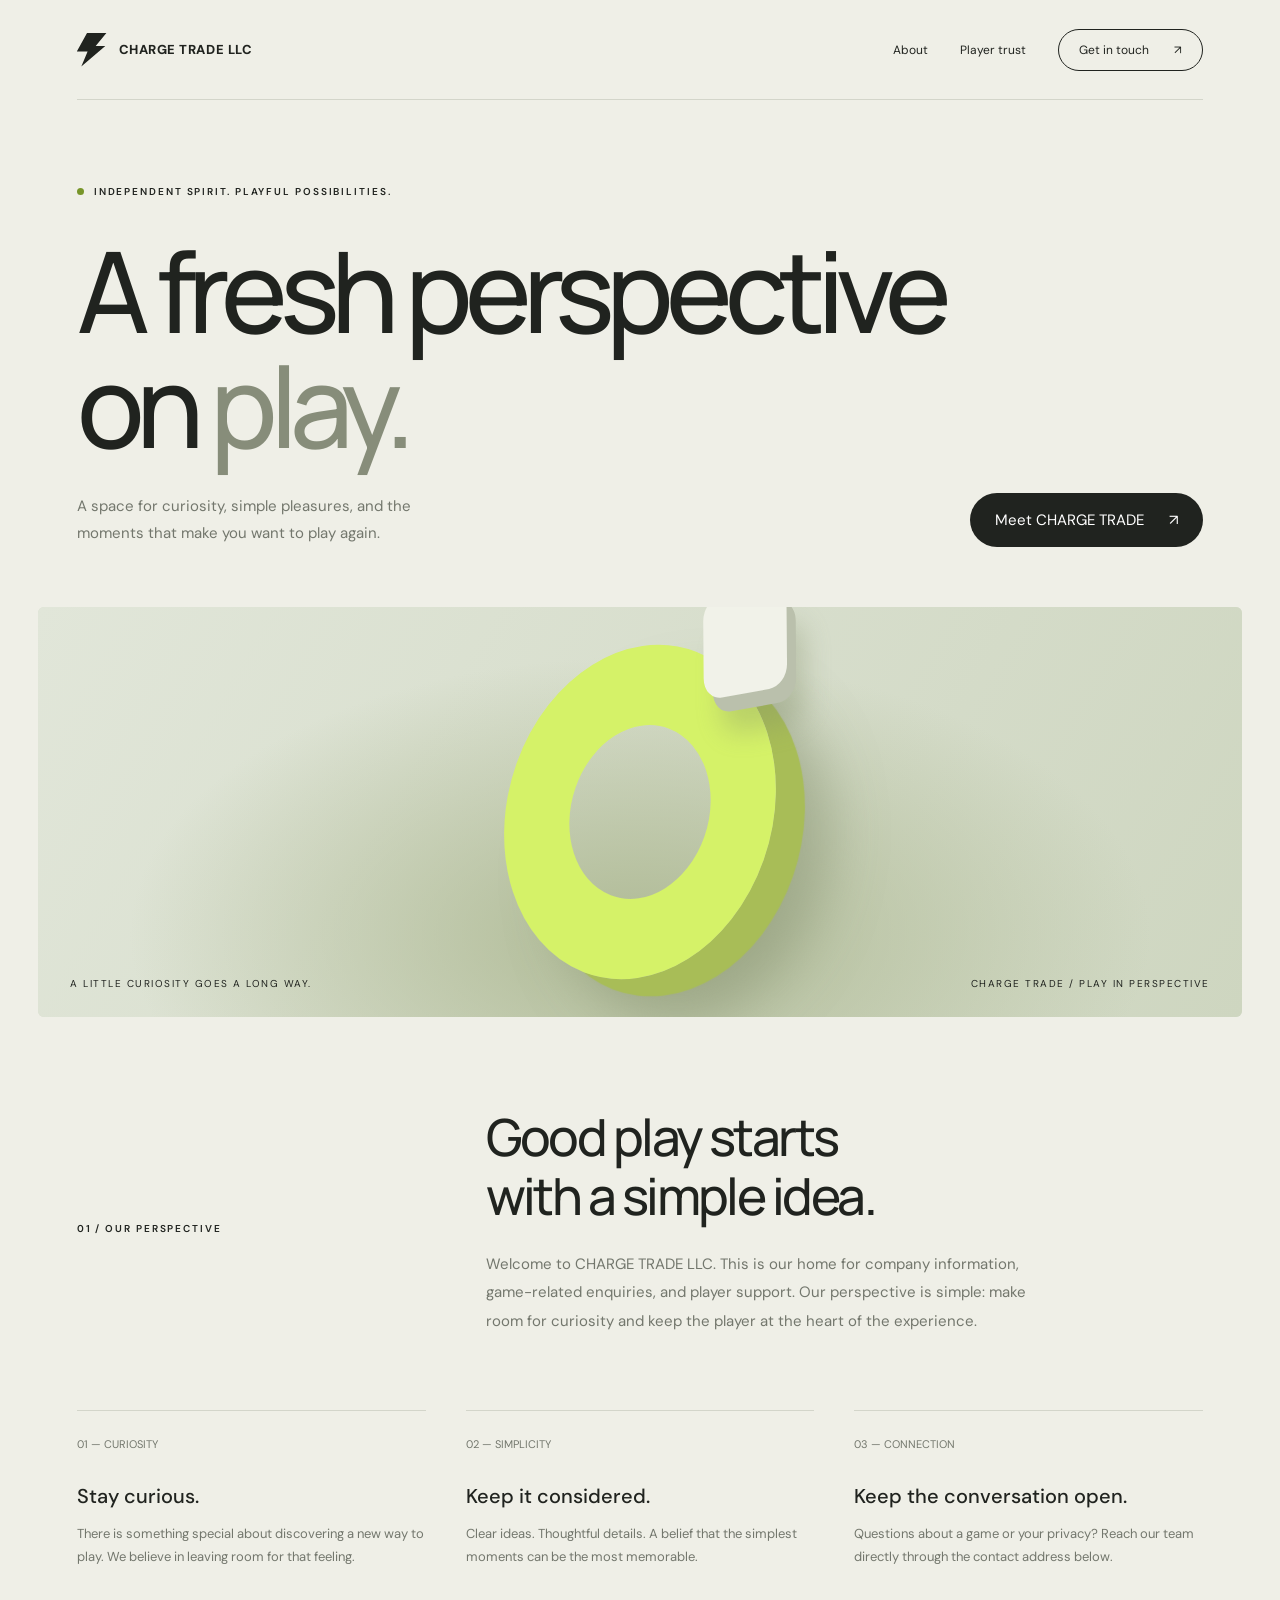
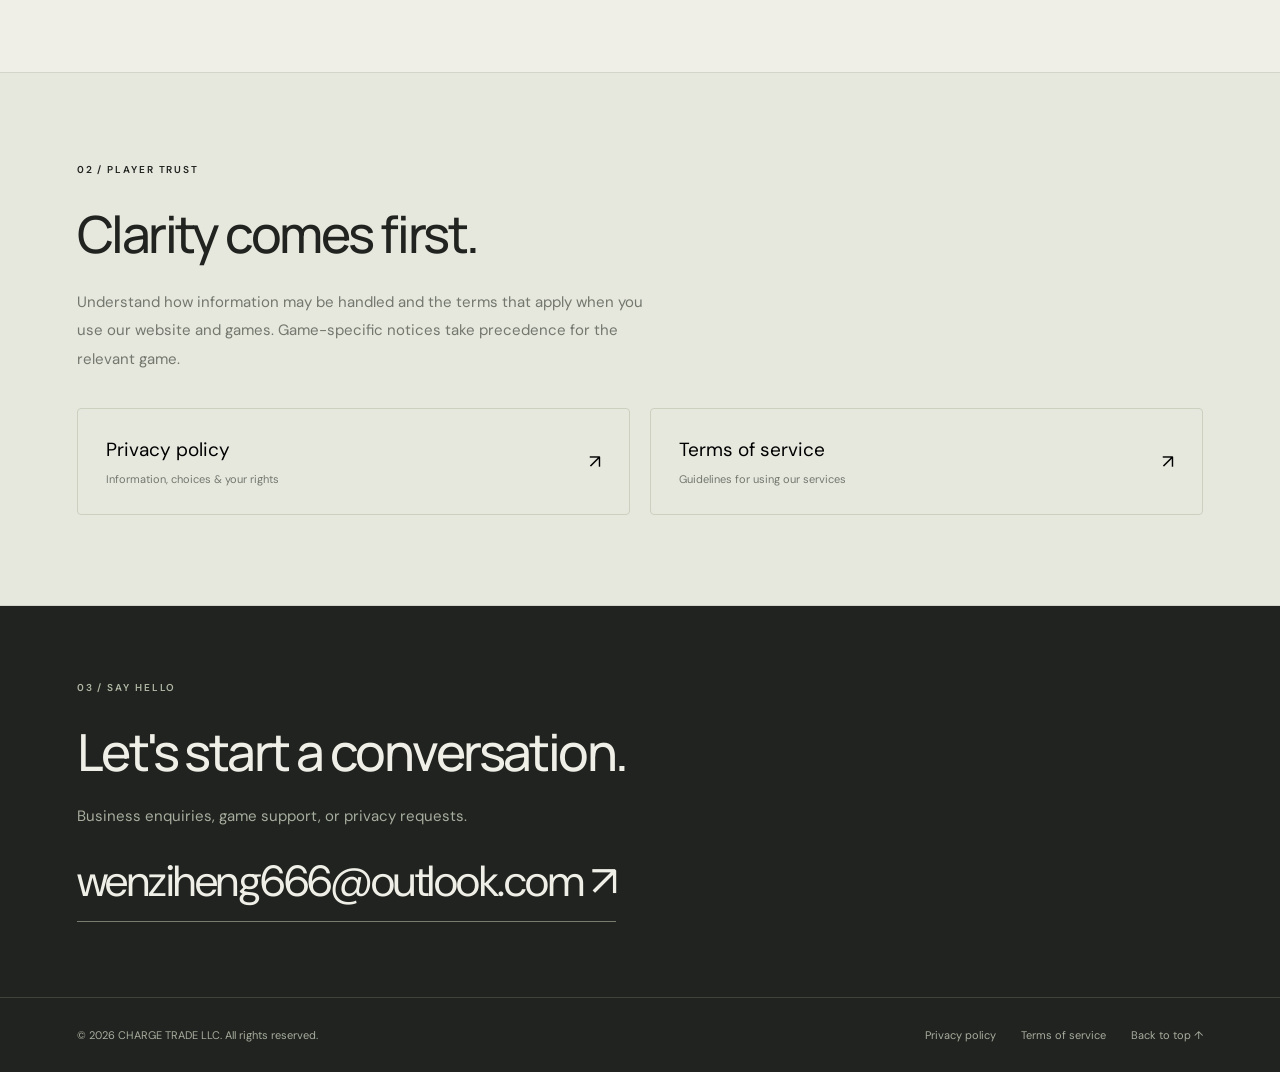
==== index.html @ c02e898d "Build CHARGE TRADE LLC company website" ====
<!DOCTYPE html>
<html lang="en">
<head>
<meta charset="UTF-8"><meta name="viewport" content="width=device-width, initial-scale=1">
<meta name="description" content="CHARGE TRADE LLC — A fresh perspective on play. Company information, player support, privacy policy and terms of service."><meta name="theme-color" content="#efefe7"><title>CHARGE TRADE LLC — A fresh perspective on play.</title>
<style>
@import url('https://fonts.googleapis.com/css2?family=DM+Sans:wght@400;500;600;700&family=Manrope:wght@400;500;600;700;800&display=swap');
:root{--paper:#efefe7;--ink:#20231f;--muted:#73776d;--lime:#d5f268;--line:#d3d5ca}*{box-sizing:border-box}html{scroll-behavior:smooth;scroll-padding-top:100px}body{margin:0;background:var(--paper);color:var(--ink);font:15px 'DM Sans',Arial,sans-serif}a{color:inherit;text-decoration:none}button{font:inherit;cursor:pointer}header{height:100px;display:flex;align-items:center;justify-content:space-between;margin:0 6%;border-bottom:1px solid var(--line)}.brand{display:flex;gap:12px;align-items:center;font-size:13px;letter-spacing:.04em;font-weight:800}.mark{height:34px;width:30px;background:var(--ink);clip-path:polygon(35% 0,100% 0,63% 40%,95% 40%,15% 100%,36% 56%,0 56%)}nav{display:flex;gap:32px;align-items:center;font-size:12px}nav a:hover,footer a:hover{color:#71872b}.pill{border:1px solid var(--ink);border-radius:40px;padding:12px 20px;display:inline-flex;gap:25px;align-items:center}.hero{padding:85px 6% 60px;position:relative;overflow:hidden}.eyebrow{text-transform:uppercase;font-size:10px;letter-spacing:.19em;display:flex;gap:10px;align-items:center;font-weight:600}.dot{width:7px;height:7px;background:#779529;border-radius:50%;display:inline-block}h1{font-family:Manrope,Arial,sans-serif;font-size:clamp(64px,8.8vw,136px);font-weight:500;letter-spacing:-.075em;line-height:1.02;margin:35px 0 30px;position:relative;z-index:1}h1 span{color:#878d7a}.hero-bottom{display:flex;justify-content:space-between;align-items:end;gap:30px}.hero-bottom p{color:var(--muted);max-width:340px;line-height:1.8;margin:0}.solid{background:var(--ink);color:white;border:0;padding:17px 25px}.visual{height:410px;margin:0 3%;border-radius:6px;background:#d9dfcf;overflow:hidden;position:relative;display:flex;align-items:center;justify-content:center}.visual:before{content:'';position:absolute;inset:0;background:radial-gradient(ellipse at 50% 80%,#afba95,transparent 60%),linear-gradient(120deg,#e1e6d9,#ced6c0)}.orbit{width:300px;height:300px;border:72px solid var(--lime);border-radius:50%;transform:rotate(-32deg) skew(-14deg);box-shadow:23px 30px 1px #a8bd57,40px 65px 50px #89957588;position:relative}.orbit:after{content:'';position:absolute;width:92px;height:92px;background:#f1f2e9;right:-125px;top:-56px;border-radius:20px;transform:rotate(20deg);box-shadow:10px 14px 0 #bac0ac,20px 35px 25px #84906a55}.visual-label{position:absolute;bottom:27px;left:32px;font-size:10px;letter-spacing:.15em}.visual-label.right{left:auto;right:32px}.section{padding:90px 6%;border-bottom:1px solid var(--line)}.intro{display:grid;grid-template-columns:1fr 2fr;gap:50px}h2{font-family:Manrope,Arial,sans-serif;font-weight:500;letter-spacing:-.05em;font-size:clamp(32px,4vw,58px);line-height:1.15;margin:0 0 25px}.copy{color:var(--muted);line-height:1.9;max-width:570px}.values{display:grid;grid-template-columns:repeat(3,1fr);gap:40px;margin-top:60px}.value{border-top:1px solid var(--line);padding-top:22px}.num{font-size:11px;color:var(--muted)}h3{font-size:20px;font-weight:500;margin:30px 0 10px}.value p{font-size:13px;line-height:1.8;color:var(--muted)}.policies{background:#e6e8de}.policy-links{display:grid;grid-template-columns:1fr 1fr;gap:20px;margin-top:35px}.policy-link{border:1px solid #cbd0bf;background:transparent;padding:28px;text-align:left;display:flex;justify-content:space-between;align-items:center;font-size:19px;border-radius:4px}.policy-link:hover{background:var(--lime)}.policy-link small{display:block;font-size:11px;color:var(--muted);margin-top:10px}.contact{background:var(--ink);color:var(--paper);padding:75px 6%}.contact .eyebrow{color:#b0b7a4}.contact h2{margin-top:28px}.email{display:inline-block;font-size:clamp(18px,3.4vw,46px);letter-spacing:-.035em;border-bottom:1px solid #777c6f;padding-bottom:12px;margin-top:12px;overflow-wrap:anywhere}footer{background:var(--ink);color:#a7ad9e;display:flex;justify-content:space-between;padding:30px 6%;border-top:1px solid #3f443a;font-size:11px;gap:20px}footer div{display:flex;gap:25px}dialog{width:min(800px,92vw);max-height:85vh;border:0;border-radius:12px;background:var(--paper);color:var(--ink);padding:0;box-shadow:0 30px 100px #0005}dialog::backdrop{background:#151a14aa;backdrop-filter:blur(7px)}.dialog-head{position:sticky;top:0;background:var(--paper);padding:22px 30px;display:flex;justify-content:space-between;align-items:center;border-bottom:1px solid var(--line)}.close{border:1px solid var(--line);background:transparent;border-radius:50%;width:36px;height:36px;font-size:22px}.legal{padding:25px 35px 40px;line-height:1.8;font-size:14px}.legal h2{font-size:36px}.legal h3{font-size:18px;margin-top:28px}.legal a{text-decoration:underline}.legal p,.legal li{color:#626859}.legal .note{padding:15px;background:#e1e6d5;font-size:12px}::selection{background:var(--lime);color:var(--ink)}@media(max-width:700px){header{height:80px}nav{gap:16px}nav .pill{display:none}.hero{padding-top:55px}h1{font-size:66px}.hero-bottom{align-items:start;flex-direction:column}.visual{height:320px;margin:0 4%}.orbit{width:210px;height:210px;border-width:50px}.orbit:after{width:65px;height:65px;right:-90px}.visual-label.right{display:none}.section{padding:60px 6%}.intro{grid-template-columns:1fr;gap:25px}.values{grid-template-columns:1fr;gap:20px;margin-top:30px}.value h3{margin-top:20px}.policy-links{grid-template-columns:1fr}.contact{padding:60px 6%}footer{flex-direction:column}.legal{padding:25px}.brand{font-size:11px}.dialog-head{padding:15px 22px}}
</style>
</head>
<body>
<header><a class="brand" href="#" aria-label="CHARGE TRADE LLC home"><span class="mark"></span>CHARGE TRADE LLC</a><nav aria-label="Main navigation"><a href="#about">About</a><a href="#trust">Player trust</a><a class="pill" href="#contact">Get in touch <span>↗</span></a></nav></header>
<main><section class="hero"><div class="eyebrow"><span class="dot"></span> Independent spirit. Playful possibilities.</div><h1>A fresh perspective<br>on <span>play.</span></h1><div class="hero-bottom"><p>A space for curiosity, simple pleasures, and the moments that make you want to play again.</p><a class="pill solid" href="#about">Meet CHARGE TRADE <span>↗</span></a></div></section>
<div class="visual" role="img" aria-label="Sculptural lime green ring and floating ivory cube"><div class="orbit"></div><span class="visual-label">A LITTLE CURIOSITY GOES A LONG WAY.</span><span class="visual-label right">CHARGE TRADE / PLAY IN PERSPECTIVE</span></div>
<section id="about" class="section"><div class="intro"><div class="eyebrow">01 / Our perspective</div><div><h2>Good play starts<br>with a simple idea.</h2><p class="copy">Welcome to CHARGE TRADE LLC. This is our home for company information, game-related enquiries, and player support. Our perspective is simple: make room for curiosity and keep the player at the heart of the experience.</p></div></div><div class="values"><article class="value"><span class="num">01 — CURIOSITY</span><h3>Stay curious.</h3><p>There is something special about discovering a new way to play. We believe in leaving room for that feeling.</p></article><article class="value"><span class="num">02 — SIMPLICITY</span><h3>Keep it considered.</h3><p>Clear ideas. Thoughtful details. A belief that the simplest moments can be the most memorable.</p></article><article class="value"><span class="num">03 — CONNECTION</span><h3>Keep the conversation open.</h3><p>Questions about a game or your privacy? Reach our team directly through the contact address below.</p></article></div></section>
<section id="trust" class="section policies"><div class="eyebrow">02 / Player trust</div><h2 style="margin-top:28px">Clarity comes first.</h2><p class="copy">Understand how information may be handled and the terms that apply when you use our website and games. Game-specific notices take precedence for the relevant game.</p><div class="policy-links"><button class="policy-link" data-open="privacy"> <span>Privacy policy<small>Information, choices & your rights</small></span><span>↗</span></button><button class="policy-link" data-open="terms"><span>Terms of service<small>Guidelines for using our services</small></span><span>↗</span></button></div></section>
<section id="contact" class="contact"><div class="eyebrow">03 / Say hello</div><h2>Let's start a conversation.</h2><p style="color:#a7ad9e">Business enquiries, game support, or privacy requests.</p><a class="email" href="mailto:wenziheng666@outlook.com">wenziheng666@outlook.com ↗</a></section></main>
<footer><span>© <span id="year">2026</span> CHARGE TRADE LLC. All rights reserved.</span><div><a href="#privacy" data-open="privacy">Privacy policy</a><a href="#terms" data-open="terms">Terms of service</a><a href="#">Back to top ↑</a></div></footer>
<dialog id="privacy" aria-labelledby="privacy-title"><div class="dialog-head"><span class="eyebrow">CHARGE TRADE LLC / Legal</span><button class="close" aria-label="Close privacy policy">×</button></div><article class="legal"><h2 id="privacy-title">Privacy policy</h2><p>Last updated: November 9, 2026</p><p>This policy describes the information practices for the CHARGE TRADE LLC website and the general framework for our games. Contact: <a href="mailto:wenziheng666@outlook.com">wenziheng666@outlook.com</a>.</p><h3>1. Scope and game-specific notices</h3><p>Individual games may use different features, platforms, and service providers. The privacy notice supplied with a particular game describes its actual data collection and takes precedence for that game. This website does not ask you to create an account and contains no advertising or analytics SDK.</p><h3>2. Information you provide</h3><p>If you contact us by email, we receive your email address, message, and any information or attachments you choose to send. Please avoid sending passwords, payment credentials, or unnecessary sensitive information. We use this information to answer enquiries, provide support, and handle privacy requests.</p><h3>3. Technical information and local storage</h3><p>The hosting provider may process technical request information, such as IP addresses, browser details, and access timestamps, to deliver and secure the website. This website loads fonts from Google Fonts; your browser connects to Google to retrieve them. See <a href="https://policies.google.com/privacy" target="_blank" rel="noopener noreferrer">Google’s privacy policy</a>. This page does not set its own cookies or use browser storage.</p><h3>4. Game data, advertising, and purchases</h3><p>Where a game uses saved progress, device identifiers, diagnostics, analytics, advertising, or in-app purchases, the applicable game notice should identify the information collected, its purpose, relevant providers, retention, and available choices. Purchases may be processed by your app store under its own terms. This general policy does not imply that every game uses these features. Review the notice and permissions in the game you use.</p><h3>5. Sharing and processing</h3><p>Information may be handled by providers needed to operate the website and respond to support requests, or disclosed where required by applicable law or to protect users and the service. We do not sell the contents of support emails. Service providers may process information in countries different from your own.</p><h3>6. Retention and security</h3><p>We retain support correspondence only for as long as needed to address the request, maintain necessary records, and meet applicable obligations. Reasonable safeguards help protect information, but no internet service can guarantee absolute security.</p><h3>7. Your choices and requests</h3><p>Depending on your location and applicable law, you may have rights to access, correct, delete, restrict, or object to processing of your information, obtain a copy, or withdraw consent where processing relies on consent. Email us with the subject “Privacy Request” and identify the relevant game or interaction. We may request proportionate information to verify your request. You may also contact your local data protection authority.</p><h3>8. Children</h3><p>Do not send children's personal information through this website. Age suitability and any parental consent requirements are specified by each game's store listing and privacy notice. A parent or guardian who believes a child has sent us personal information may contact us to request review and deletion where appropriate.</p><h3>9. Changes and contact</h3><p>Updates will appear on this page with a revised date. Material changes affecting a game should also be communicated through that game where appropriate. For questions, contact CHARGE TRADE LLC at <a href="mailto:wenziheng666@outlook.com">wenziheng666@outlook.com</a>.</p></article></dialog>
<dialog id="terms" aria-labelledby="terms-title"><div class="dialog-head"><span class="eyebrow">CHARGE TRADE LLC / Legal</span><button class="close" aria-label="Close terms of service">×</button></div><article class="legal"><h2 id="terms-title">Terms of service</h2><p>Last updated: November 9, 2026</p><p>These terms govern your use of the CHARGE TRADE LLC website and, where expressly incorporated, our games. Game-specific terms and applicable app-store rules may also apply. If you do not agree, please discontinue use.</p><h3>1. Eligibility and use</h3><p>You must meet the age requirements of the relevant game and your jurisdiction. If parental or guardian permission is required, obtain it before playing. Use our services lawfully and respect other players.</p><h3>2. Limited permission</h3><p>Subject to these terms, you may access the website and use our games for personal, non-commercial entertainment. This does not transfer ownership of software, artwork, branding, or other protected materials.</p><h3>3. Fair play</h3><p>Do not cheat, exploit vulnerabilities, interfere with service operation, distribute malicious software, harass others, infringe intellectual property, or access systems without permission. Reverse engineering is restricted only to the extent permitted by applicable law.</p><h3>4. Purchases and virtual items</h3><p>If a game offers purchases, pricing and conditions are shown before payment. Virtual items are licensed for use within the applicable game and have no cash value unless expressly stated. Payments, cancellations, and refund requests are subject to the relevant store's policies and mandatory consumer rights.</p><h3>5. Availability and changes</h3><p>Features may change, and services may be temporarily unavailable. We may restrict access for misuse or discontinue a service subject to applicable law, required notice, and any rights associated with paid content.</p><h3>6. Intellectual property</h3><p>Our name, website design, and original game content are protected by applicable intellectual property laws. Third-party materials remain the property of their respective owners. Do not reproduce or redistribute protected material without permission or another lawful basis.</p><h3>7. Privacy and external services</h3><p>Our privacy policy explains website information handling. Review each game's privacy notice for game-specific practices. External platforms and linked services operate under their own policies.</p><h3>8. Disclaimers and responsibility</h3><p>Services are provided on an “as available” basis to the extent permitted by law. We do not guarantee uninterrupted or error-free operation. Nothing in these terms excludes liability or limits warranties, remedies, or consumer rights that cannot lawfully be excluded or limited.</p><h3>9. Updates and questions</h3><p>We may revise these terms and update the date above. Material changes will be communicated where required. Applicable mandatory local law remains effective. For support or questions, email <a href="mailto:wenziheng666@outlook.com">wenziheng666@outlook.com</a>.</p></article></dialog>
<script>
let previousFocus;function openPolicy(id){const el=document.getElementById(id);if(el instanceof HTMLDialogElement){previousFocus=document.activeElement;if(!el.open)el.showModal();el.scrollTop=0;}}document.querySelectorAll('[data-open]').forEach(el=>el.addEventListener('click',e=>{e.preventDefault();history.replaceState(null,'','#'+el.dataset.open);openPolicy(el.dataset.open);}));document.querySelectorAll('dialog').forEach(el=>{el.querySelector('.close').addEventListener('click',()=>el.close());el.addEventListener('click',e=>{if(e.target===el){const r=el.getBoundingClientRect();if(e.clientX<r.left||e.clientX>r.right||e.clientY<r.top||e.clientY>r.bottom)el.close();}});el.addEventListener('close',()=>{history.replaceState(null,'',location.pathname+location.search);previousFocus?.focus();});});if(['#privacy','#terms'].includes(location.hash))openPolicy(location.hash.slice(1));document.getElementById('year').textContent=new Date().getFullYear();
</script></body></html>
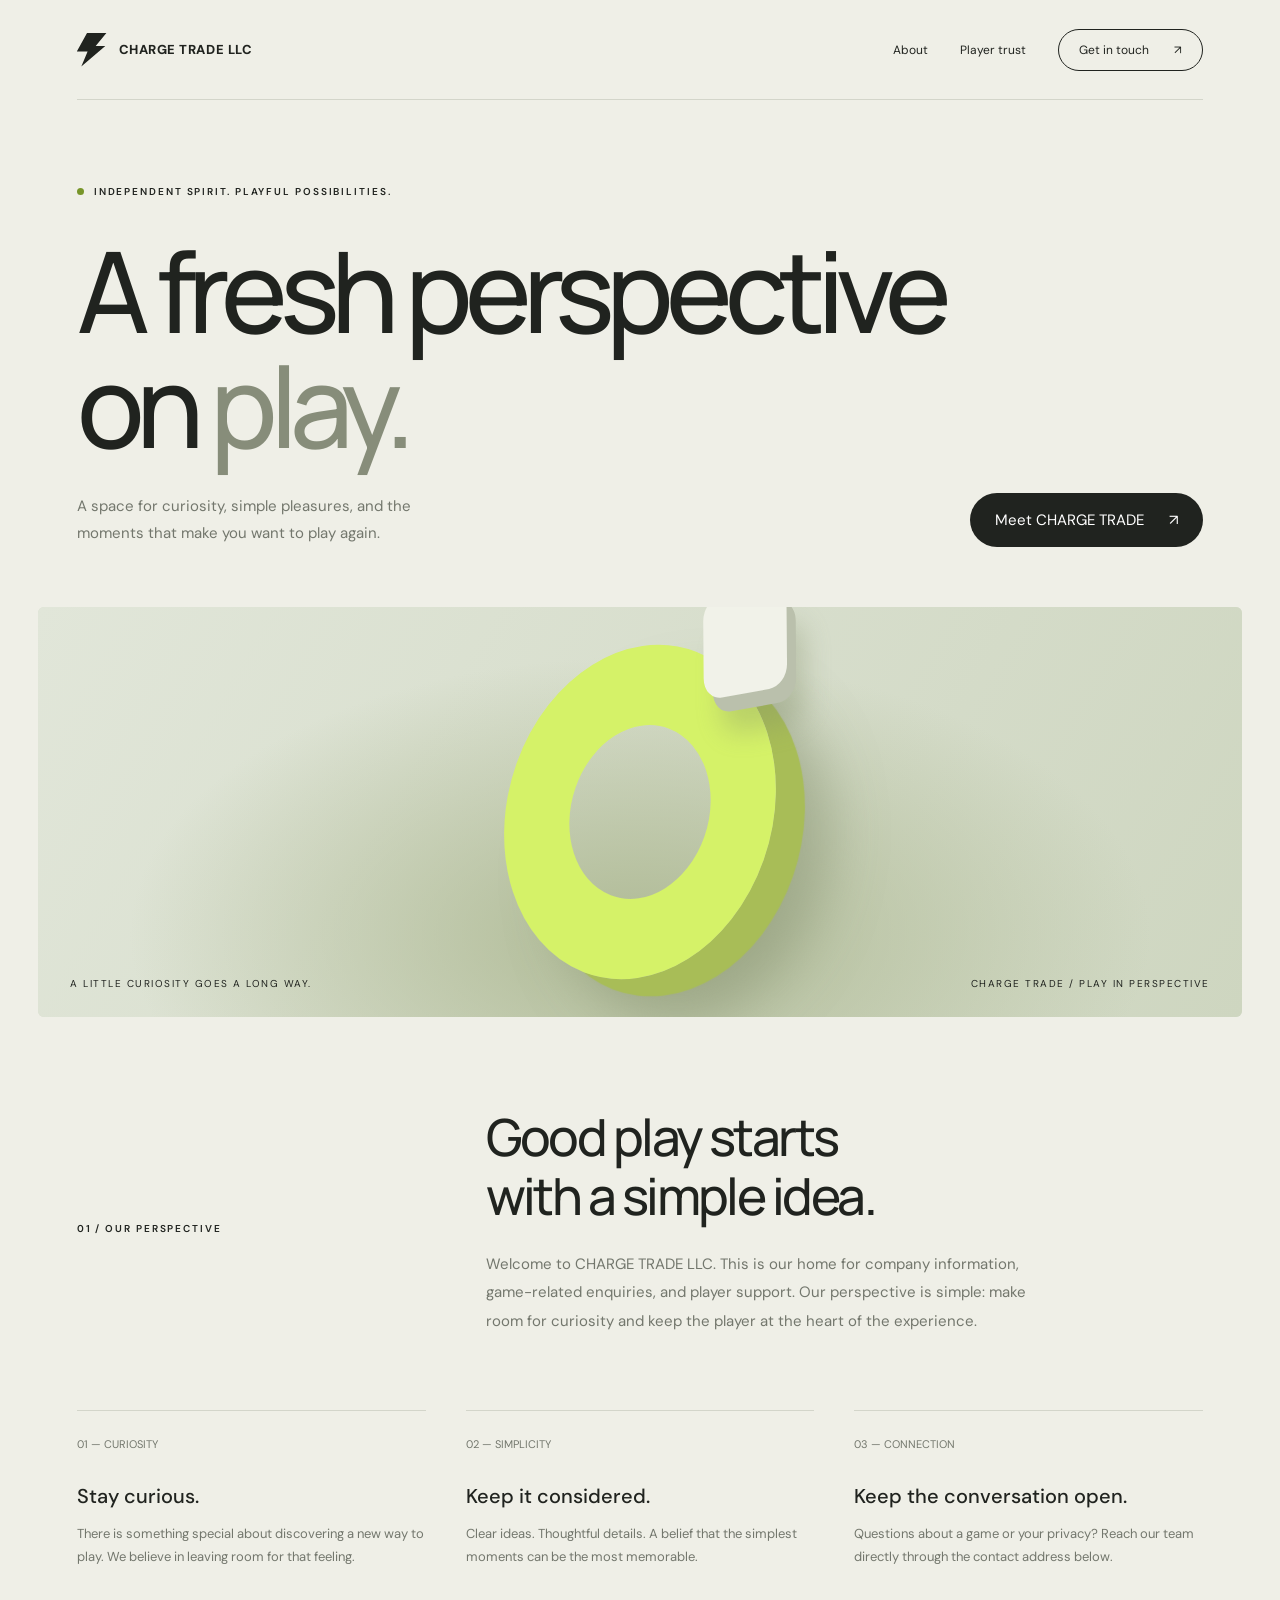
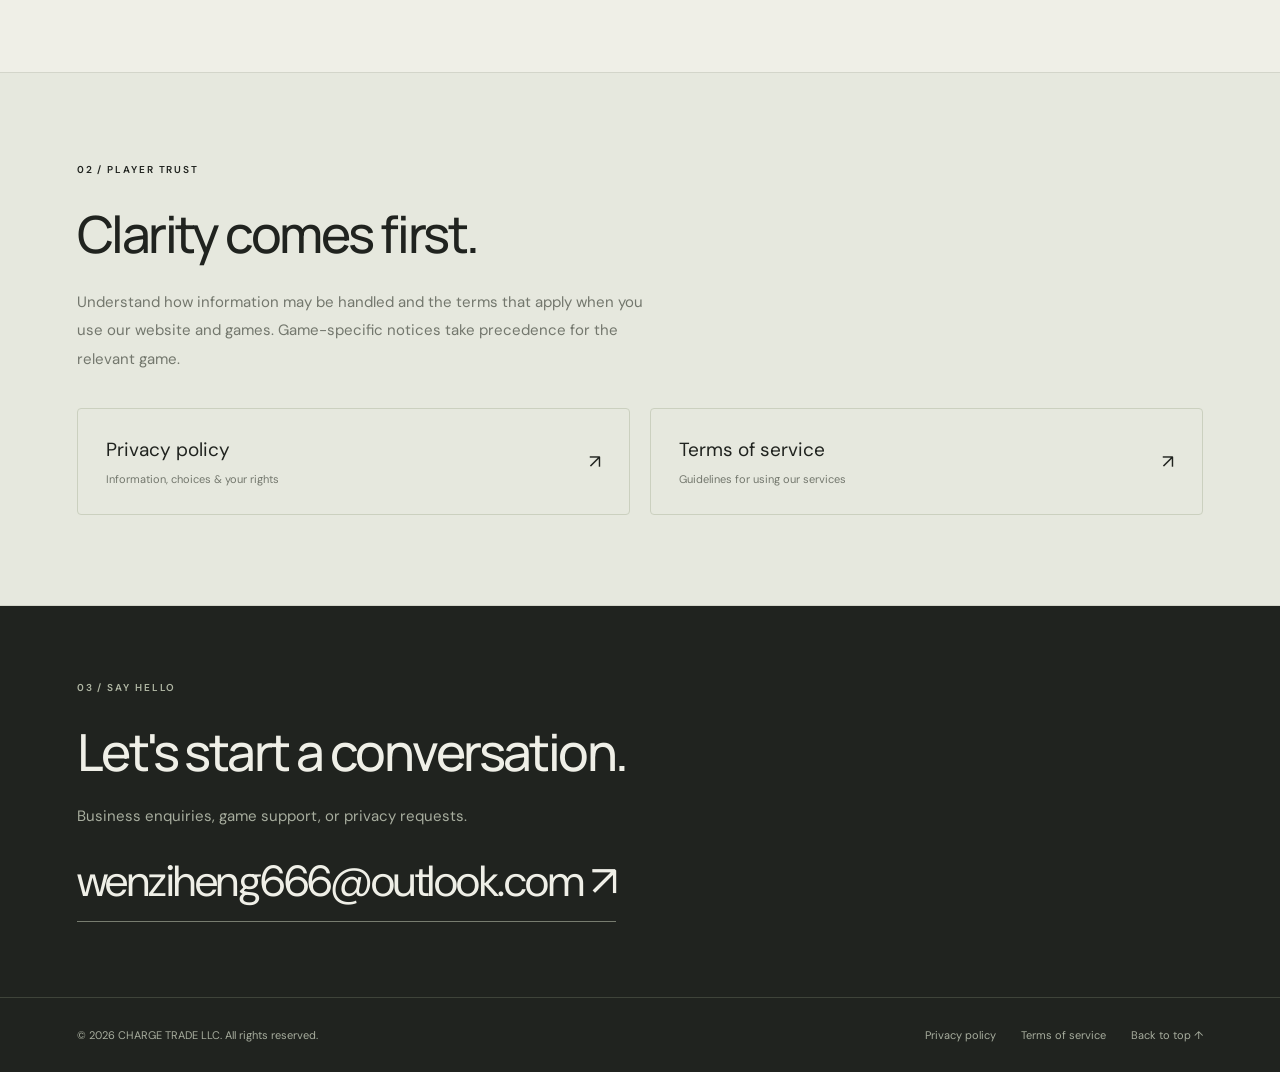
==== commit faeac145: "Add standalone privacy policy and terms pages" ====
--- a/index.html
+++ b/index.html
@@ -13,11 +13,8 @@
 <main><section class="hero"><div class="eyebrow"><span class="dot"></span> Independent spirit. Playful possibilities.</div><h1>A fresh perspective<br>on <span>play.</span></h1><div class="hero-bottom"><p>A space for curiosity, simple pleasures, and the moments that make you want to play again.</p><a class="pill solid" href="#about">Meet CHARGE TRADE <span>↗</span></a></div></section>
 <div class="visual" role="img" aria-label="Sculptural lime green ring and floating ivory cube"><div class="orbit"></div><span class="visual-label">A LITTLE CURIOSITY GOES A LONG WAY.</span><span class="visual-label right">CHARGE TRADE / PLAY IN PERSPECTIVE</span></div>
 <section id="about" class="section"><div class="intro"><div class="eyebrow">01 / Our perspective</div><div><h2>Good play starts<br>with a simple idea.</h2><p class="copy">Welcome to CHARGE TRADE LLC. This is our home for company information, game-related enquiries, and player support. Our perspective is simple: make room for curiosity and keep the player at the heart of the experience.</p></div></div><div class="values"><article class="value"><span class="num">01 — CURIOSITY</span><h3>Stay curious.</h3><p>There is something special about discovering a new way to play. We believe in leaving room for that feeling.</p></article><article class="value"><span class="num">02 — SIMPLICITY</span><h3>Keep it considered.</h3><p>Clear ideas. Thoughtful details. A belief that the simplest moments can be the most memorable.</p></article><article class="value"><span class="num">03 — CONNECTION</span><h3>Keep the conversation open.</h3><p>Questions about a game or your privacy? Reach our team directly through the contact address below.</p></article></div></section>
-<section id="trust" class="section policies"><div class="eyebrow">02 / Player trust</div><h2 style="margin-top:28px">Clarity comes first.</h2><p class="copy">Understand how information may be handled and the terms that apply when you use our website and games. Game-specific notices take precedence for the relevant game.</p><div class="policy-links"><button class="policy-link" data-open="privacy"> <span>Privacy policy<small>Information, choices & your rights</small></span><span>↗</span></button><button class="policy-link" data-open="terms"><span>Terms of service<small>Guidelines for using our services</small></span><span>↗</span></button></div></section>
+<section id="trust" class="section policies"><div class="eyebrow">02 / Player trust</div><h2 style="margin-top:28px">Clarity comes first.</h2><p class="copy">Understand how information may be handled and the terms that apply when you use our website and games. Game-specific notices take precedence for the relevant game.</p><div class="policy-links"><a class="policy-link" href="privacy.html"> <span>Privacy policy<small>Information, choices & your rights</small></span><span>↗</span></a><a class="policy-link" href="terms.html"><span>Terms of service<small>Guidelines for using our services</small></span><span>↗</span></a></div></section>
 <section id="contact" class="contact"><div class="eyebrow">03 / Say hello</div><h2>Let's start a conversation.</h2><p style="color:#a7ad9e">Business enquiries, game support, or privacy requests.</p><a class="email" href="mailto:wenziheng666@outlook.com">wenziheng666@outlook.com ↗</a></section></main>
-<footer><span>© <span id="year">2026</span> CHARGE TRADE LLC. All rights reserved.</span><div><a href="#privacy" data-open="privacy">Privacy policy</a><a href="#terms" data-open="terms">Terms of service</a><a href="#">Back to top ↑</a></div></footer>
-<dialog id="privacy" aria-labelledby="privacy-title"><div class="dialog-head"><span class="eyebrow">CHARGE TRADE LLC / Legal</span><button class="close" aria-label="Close privacy policy">×</button></div><article class="legal"><h2 id="privacy-title">Privacy policy</h2><p>Last updated: November 9, 2026</p><p>This policy describes the information practices for the CHARGE TRADE LLC website and the general framework for our games. Contact: <a href="mailto:wenziheng666@outlook.com">wenziheng666@outlook.com</a>.</p><h3>1. Scope and game-specific notices</h3><p>Individual games may use different features, platforms, and service providers. The privacy notice supplied with a particular game describes its actual data collection and takes precedence for that game. This website does not ask you to create an account and contains no advertising or analytics SDK.</p><h3>2. Information you provide</h3><p>If you contact us by email, we receive your email address, message, and any information or attachments you choose to send. Please avoid sending passwords, payment credentials, or unnecessary sensitive information. We use this information to answer enquiries, provide support, and handle privacy requests.</p><h3>3. Technical information and local storage</h3><p>The hosting provider may process technical request information, such as IP addresses, browser details, and access timestamps, to deliver and secure the website. This website loads fonts from Google Fonts; your browser connects to Google to retrieve them. See <a href="https://policies.google.com/privacy" target="_blank" rel="noopener noreferrer">Google’s privacy policy</a>. This page does not set its own cookies or use browser storage.</p><h3>4. Game data, advertising, and purchases</h3><p>Where a game uses saved progress, device identifiers, diagnostics, analytics, advertising, or in-app purchases, the applicable game notice should identify the information collected, its purpose, relevant providers, retention, and available choices. Purchases may be processed by your app store under its own terms. This general policy does not imply that every game uses these features. Review the notice and permissions in the game you use.</p><h3>5. Sharing and processing</h3><p>Information may be handled by providers needed to operate the website and respond to support requests, or disclosed where required by applicable law or to protect users and the service. We do not sell the contents of support emails. Service providers may process information in countries different from your own.</p><h3>6. Retention and security</h3><p>We retain support correspondence only for as long as needed to address the request, maintain necessary records, and meet applicable obligations. Reasonable safeguards help protect information, but no internet service can guarantee absolute security.</p><h3>7. Your choices and requests</h3><p>Depending on your location and applicable law, you may have rights to access, correct, delete, restrict, or object to processing of your information, obtain a copy, or withdraw consent where processing relies on consent. Email us with the subject “Privacy Request” and identify the relevant game or interaction. We may request proportionate information to verify your request. You may also contact your local data protection authority.</p><h3>8. Children</h3><p>Do not send children's personal information through this website. Age suitability and any parental consent requirements are specified by each game's store listing and privacy notice. A parent or guardian who believes a child has sent us personal information may contact us to request review and deletion where appropriate.</p><h3>9. Changes and contact</h3><p>Updates will appear on this page with a revised date. Material changes affecting a game should also be communicated through that game where appropriate. For questions, contact CHARGE TRADE LLC at <a href="mailto:wenziheng666@outlook.com">wenziheng666@outlook.com</a>.</p></article></dialog>
-<dialog id="terms" aria-labelledby="terms-title"><div class="dialog-head"><span class="eyebrow">CHARGE TRADE LLC / Legal</span><button class="close" aria-label="Close terms of service">×</button></div><article class="legal"><h2 id="terms-title">Terms of service</h2><p>Last updated: November 9, 2026</p><p>These terms govern your use of the CHARGE TRADE LLC website and, where expressly incorporated, our games. Game-specific terms and applicable app-store rules may also apply. If you do not agree, please discontinue use.</p><h3>1. Eligibility and use</h3><p>You must meet the age requirements of the relevant game and your jurisdiction. If parental or guardian permission is required, obtain it before playing. Use our services lawfully and respect other players.</p><h3>2. Limited permission</h3><p>Subject to these terms, you may access the website and use our games for personal, non-commercial entertainment. This does not transfer ownership of software, artwork, branding, or other protected materials.</p><h3>3. Fair play</h3><p>Do not cheat, exploit vulnerabilities, interfere with service operation, distribute malicious software, harass others, infringe intellectual property, or access systems without permission. Reverse engineering is restricted only to the extent permitted by applicable law.</p><h3>4. Purchases and virtual items</h3><p>If a game offers purchases, pricing and conditions are shown before payment. Virtual items are licensed for use within the applicable game and have no cash value unless expressly stated. Payments, cancellations, and refund requests are subject to the relevant store's policies and mandatory consumer rights.</p><h3>5. Availability and changes</h3><p>Features may change, and services may be temporarily unavailable. We may restrict access for misuse or discontinue a service subject to applicable law, required notice, and any rights associated with paid content.</p><h3>6. Intellectual property</h3><p>Our name, website design, and original game content are protected by applicable intellectual property laws. Third-party materials remain the property of their respective owners. Do not reproduce or redistribute protected material without permission or another lawful basis.</p><h3>7. Privacy and external services</h3><p>Our privacy policy explains website information handling. Review each game's privacy notice for game-specific practices. External platforms and linked services operate under their own policies.</p><h3>8. Disclaimers and responsibility</h3><p>Services are provided on an “as available” basis to the extent permitted by law. We do not guarantee uninterrupted or error-free operation. Nothing in these terms excludes liability or limits warranties, remedies, or consumer rights that cannot lawfully be excluded or limited.</p><h3>9. Updates and questions</h3><p>We may revise these terms and update the date above. Material changes will be communicated where required. Applicable mandatory local law remains effective. For support or questions, email <a href="mailto:wenziheng666@outlook.com">wenziheng666@outlook.com</a>.</p></article></dialog>
-<script>
-let previousFocus;function openPolicy(id){const el=document.getElementById(id);if(el instanceof HTMLDialogElement){previousFocus=document.activeElement;if(!el.open)el.showModal();el.scrollTop=0;}}document.querySelectorAll('[data-open]').forEach(el=>el.addEventListener('click',e=>{e.preventDefault();history.replaceState(null,'','#'+el.dataset.open);openPolicy(el.dataset.open);}));document.querySelectorAll('dialog').forEach(el=>{el.querySelector('.close').addEventListener('click',()=>el.close());el.addEventListener('click',e=>{if(e.target===el){const r=el.getBoundingClientRect();if(e.clientX<r.left||e.clientX>r.right||e.clientY<r.top||e.clientY>r.bottom)el.close();}});el.addEventListener('close',()=>{history.replaceState(null,'',location.pathname+location.search);previousFocus?.focus();});});if(['#privacy','#terms'].includes(location.hash))openPolicy(location.hash.slice(1));document.getElementById('year').textContent=new Date().getFullYear();
-</script></body></html>
+<footer><span>© <span id="year">2026</span> CHARGE TRADE LLC. All rights reserved.</span><div><a href="privacy.html">Privacy policy</a><a href="terms.html">Terms of service</a><a href="#">Back to top ↑</a></div></footer>
+
+<script>if(location.hash==='#privacy')location.replace('privacy.html');if(location.hash==='#terms')location.replace('terms.html');document.getElementById('year').textContent=new Date().getFullYear();</script></body></html>
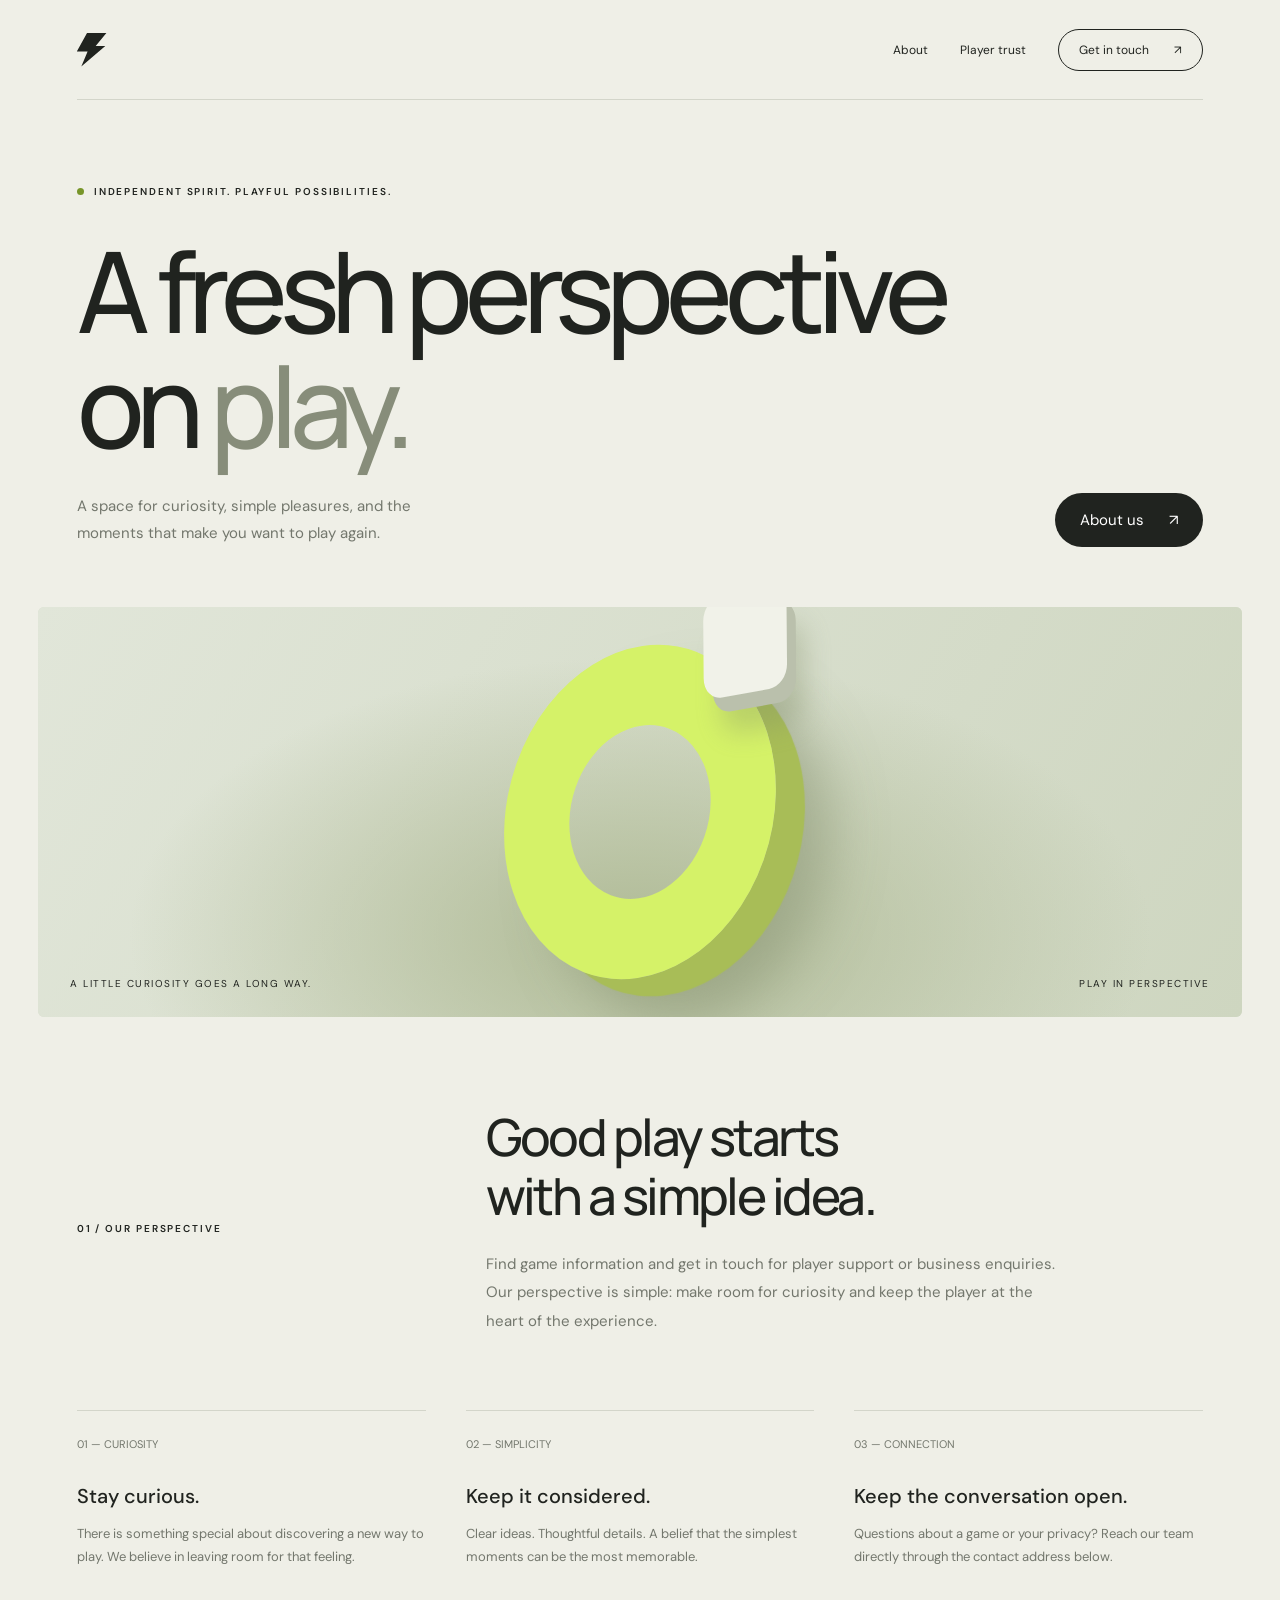
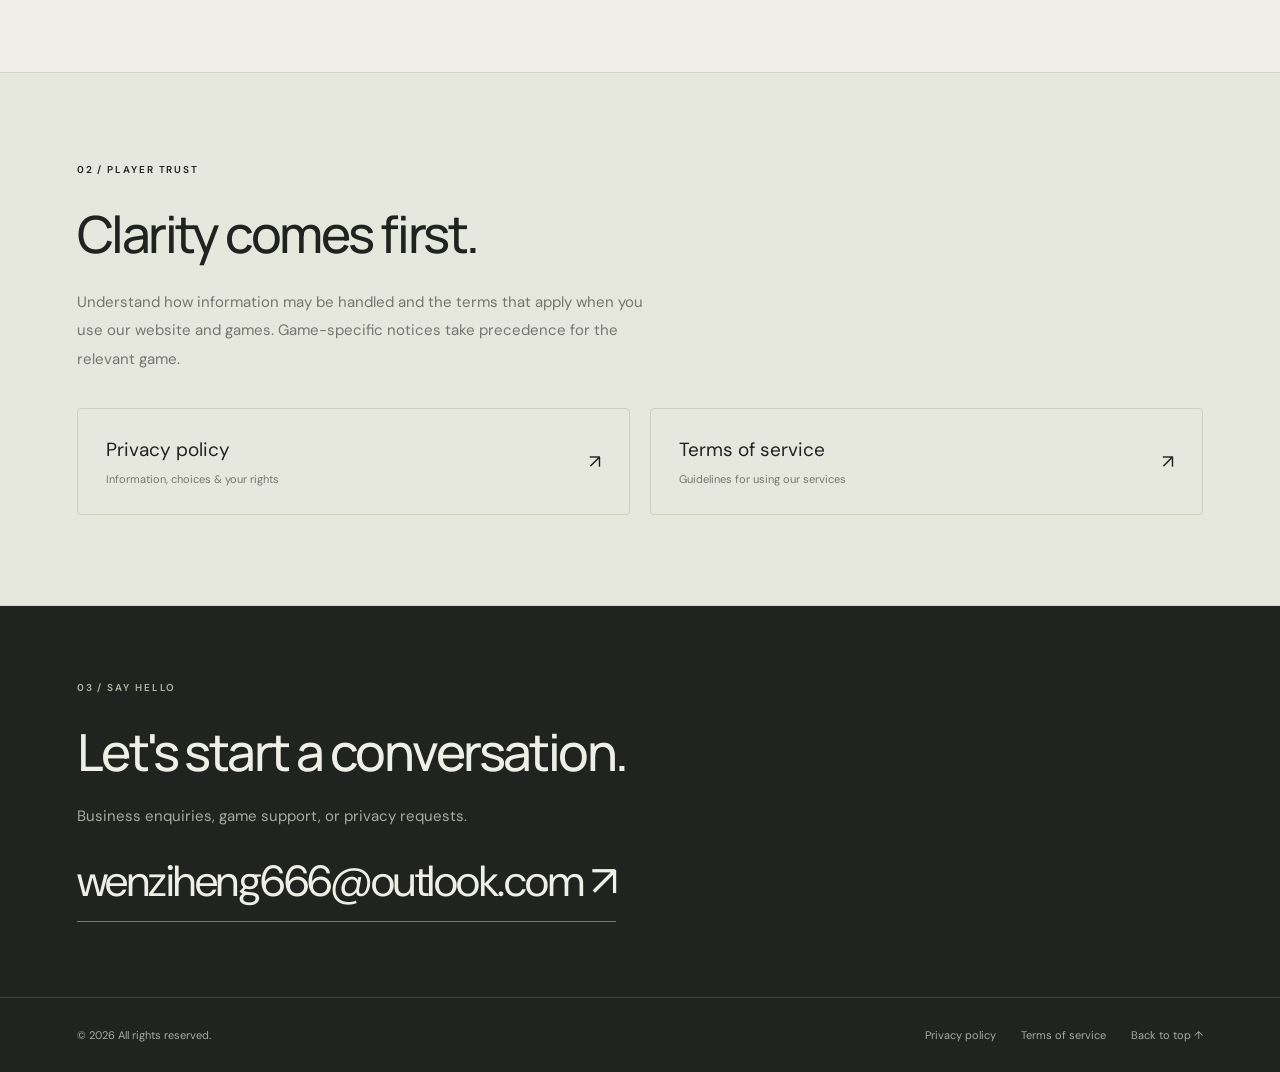
==== commit 6a366922: "Remove company name from the homepage" ====
--- a/index.html
+++ b/index.html
@@ -2,19 +2,19 @@
 <html lang="en">
 <head>
 <meta charset="UTF-8"><meta name="viewport" content="width=device-width, initial-scale=1">
-<meta name="description" content="CHARGE TRADE LLC — A fresh perspective on play. Company information, player support, privacy policy and terms of service."><meta name="theme-color" content="#efefe7"><title>CHARGE TRADE LLC — A fresh perspective on play.</title>
+<meta name="description" content="A fresh perspective on play. Company information, player support, privacy policy and terms of service."><meta name="theme-color" content="#efefe7"><title>A fresh perspective on play.</title>
 <style>
 @import url('https://fonts.googleapis.com/css2?family=DM+Sans:wght@400;500;600;700&family=Manrope:wght@400;500;600;700;800&display=swap');
 :root{--paper:#efefe7;--ink:#20231f;--muted:#73776d;--lime:#d5f268;--line:#d3d5ca}*{box-sizing:border-box}html{scroll-behavior:smooth;scroll-padding-top:100px}body{margin:0;background:var(--paper);color:var(--ink);font:15px 'DM Sans',Arial,sans-serif}a{color:inherit;text-decoration:none}button{font:inherit;cursor:pointer}header{height:100px;display:flex;align-items:center;justify-content:space-between;margin:0 6%;border-bottom:1px solid var(--line)}.brand{display:flex;gap:12px;align-items:center;font-size:13px;letter-spacing:.04em;font-weight:800}.mark{height:34px;width:30px;background:var(--ink);clip-path:polygon(35% 0,100% 0,63% 40%,95% 40%,15% 100%,36% 56%,0 56%)}nav{display:flex;gap:32px;align-items:center;font-size:12px}nav a:hover,footer a:hover{color:#71872b}.pill{border:1px solid var(--ink);border-radius:40px;padding:12px 20px;display:inline-flex;gap:25px;align-items:center}.hero{padding:85px 6% 60px;position:relative;overflow:hidden}.eyebrow{text-transform:uppercase;font-size:10px;letter-spacing:.19em;display:flex;gap:10px;align-items:center;font-weight:600}.dot{width:7px;height:7px;background:#779529;border-radius:50%;display:inline-block}h1{font-family:Manrope,Arial,sans-serif;font-size:clamp(64px,8.8vw,136px);font-weight:500;letter-spacing:-.075em;line-height:1.02;margin:35px 0 30px;position:relative;z-index:1}h1 span{color:#878d7a}.hero-bottom{display:flex;justify-content:space-between;align-items:end;gap:30px}.hero-bottom p{color:var(--muted);max-width:340px;line-height:1.8;margin:0}.solid{background:var(--ink);color:white;border:0;padding:17px 25px}.visual{height:410px;margin:0 3%;border-radius:6px;background:#d9dfcf;overflow:hidden;position:relative;display:flex;align-items:center;justify-content:center}.visual:before{content:'';position:absolute;inset:0;background:radial-gradient(ellipse at 50% 80%,#afba95,transparent 60%),linear-gradient(120deg,#e1e6d9,#ced6c0)}.orbit{width:300px;height:300px;border:72px solid var(--lime);border-radius:50%;transform:rotate(-32deg) skew(-14deg);box-shadow:23px 30px 1px #a8bd57,40px 65px 50px #89957588;position:relative}.orbit:after{content:'';position:absolute;width:92px;height:92px;background:#f1f2e9;right:-125px;top:-56px;border-radius:20px;transform:rotate(20deg);box-shadow:10px 14px 0 #bac0ac,20px 35px 25px #84906a55}.visual-label{position:absolute;bottom:27px;left:32px;font-size:10px;letter-spacing:.15em}.visual-label.right{left:auto;right:32px}.section{padding:90px 6%;border-bottom:1px solid var(--line)}.intro{display:grid;grid-template-columns:1fr 2fr;gap:50px}h2{font-family:Manrope,Arial,sans-serif;font-weight:500;letter-spacing:-.05em;font-size:clamp(32px,4vw,58px);line-height:1.15;margin:0 0 25px}.copy{color:var(--muted);line-height:1.9;max-width:570px}.values{display:grid;grid-template-columns:repeat(3,1fr);gap:40px;margin-top:60px}.value{border-top:1px solid var(--line);padding-top:22px}.num{font-size:11px;color:var(--muted)}h3{font-size:20px;font-weight:500;margin:30px 0 10px}.value p{font-size:13px;line-height:1.8;color:var(--muted)}.policies{background:#e6e8de}.policy-links{display:grid;grid-template-columns:1fr 1fr;gap:20px;margin-top:35px}.policy-link{border:1px solid #cbd0bf;background:transparent;padding:28px;text-align:left;display:flex;justify-content:space-between;align-items:center;font-size:19px;border-radius:4px}.policy-link:hover{background:var(--lime)}.policy-link small{display:block;font-size:11px;color:var(--muted);margin-top:10px}.contact{background:var(--ink);color:var(--paper);padding:75px 6%}.contact .eyebrow{color:#b0b7a4}.contact h2{margin-top:28px}.email{display:inline-block;font-size:clamp(18px,3.4vw,46px);letter-spacing:-.035em;border-bottom:1px solid #777c6f;padding-bottom:12px;margin-top:12px;overflow-wrap:anywhere}footer{background:var(--ink);color:#a7ad9e;display:flex;justify-content:space-between;padding:30px 6%;border-top:1px solid #3f443a;font-size:11px;gap:20px}footer div{display:flex;gap:25px}dialog{width:min(800px,92vw);max-height:85vh;border:0;border-radius:12px;background:var(--paper);color:var(--ink);padding:0;box-shadow:0 30px 100px #0005}dialog::backdrop{background:#151a14aa;backdrop-filter:blur(7px)}.dialog-head{position:sticky;top:0;background:var(--paper);padding:22px 30px;display:flex;justify-content:space-between;align-items:center;border-bottom:1px solid var(--line)}.close{border:1px solid var(--line);background:transparent;border-radius:50%;width:36px;height:36px;font-size:22px}.legal{padding:25px 35px 40px;line-height:1.8;font-size:14px}.legal h2{font-size:36px}.legal h3{font-size:18px;margin-top:28px}.legal a{text-decoration:underline}.legal p,.legal li{color:#626859}.legal .note{padding:15px;background:#e1e6d5;font-size:12px}::selection{background:var(--lime);color:var(--ink)}@media(max-width:700px){header{height:80px}nav{gap:16px}nav .pill{display:none}.hero{padding-top:55px}h1{font-size:66px}.hero-bottom{align-items:start;flex-direction:column}.visual{height:320px;margin:0 4%}.orbit{width:210px;height:210px;border-width:50px}.orbit:after{width:65px;height:65px;right:-90px}.visual-label.right{display:none}.section{padding:60px 6%}.intro{grid-template-columns:1fr;gap:25px}.values{grid-template-columns:1fr;gap:20px;margin-top:30px}.value h3{margin-top:20px}.policy-links{grid-template-columns:1fr}.contact{padding:60px 6%}footer{flex-direction:column}.legal{padding:25px}.brand{font-size:11px}.dialog-head{padding:15px 22px}}
 </style>
 </head>
 <body>
-<header><a class="brand" href="#" aria-label="CHARGE TRADE LLC home"><span class="mark"></span>CHARGE TRADE LLC</a><nav aria-label="Main navigation"><a href="#about">About</a><a href="#trust">Player trust</a><a class="pill" href="#contact">Get in touch <span>↗</span></a></nav></header>
-<main><section class="hero"><div class="eyebrow"><span class="dot"></span> Independent spirit. Playful possibilities.</div><h1>A fresh perspective<br>on <span>play.</span></h1><div class="hero-bottom"><p>A space for curiosity, simple pleasures, and the moments that make you want to play again.</p><a class="pill solid" href="#about">Meet CHARGE TRADE <span>↗</span></a></div></section>
-<div class="visual" role="img" aria-label="Sculptural lime green ring and floating ivory cube"><div class="orbit"></div><span class="visual-label">A LITTLE CURIOSITY GOES A LONG WAY.</span><span class="visual-label right">CHARGE TRADE / PLAY IN PERSPECTIVE</span></div>
-<section id="about" class="section"><div class="intro"><div class="eyebrow">01 / Our perspective</div><div><h2>Good play starts<br>with a simple idea.</h2><p class="copy">Welcome to CHARGE TRADE LLC. This is our home for company information, game-related enquiries, and player support. Our perspective is simple: make room for curiosity and keep the player at the heart of the experience.</p></div></div><div class="values"><article class="value"><span class="num">01 — CURIOSITY</span><h3>Stay curious.</h3><p>There is something special about discovering a new way to play. We believe in leaving room for that feeling.</p></article><article class="value"><span class="num">02 — SIMPLICITY</span><h3>Keep it considered.</h3><p>Clear ideas. Thoughtful details. A belief that the simplest moments can be the most memorable.</p></article><article class="value"><span class="num">03 — CONNECTION</span><h3>Keep the conversation open.</h3><p>Questions about a game or your privacy? Reach our team directly through the contact address below.</p></article></div></section>
+<header><a class="brand" href="#" aria-label="Home"><span class="mark"></span></a><nav aria-label="Main navigation"><a href="#about">About</a><a href="#trust">Player trust</a><a class="pill" href="#contact">Get in touch <span>↗</span></a></nav></header>
+<main><section class="hero"><div class="eyebrow"><span class="dot"></span> Independent spirit. Playful possibilities.</div><h1>A fresh perspective<br>on <span>play.</span></h1><div class="hero-bottom"><p>A space for curiosity, simple pleasures, and the moments that make you want to play again.</p><a class="pill solid" href="#about">About us <span>↗</span></a></div></section>
+<div class="visual" role="img" aria-label="Sculptural lime green ring and floating ivory cube"><div class="orbit"></div><span class="visual-label">A LITTLE CURIOSITY GOES A LONG WAY.</span><span class="visual-label right">PLAY IN PERSPECTIVE</span></div>
+<section id="about" class="section"><div class="intro"><div class="eyebrow">01 / Our perspective</div><div><h2>Good play starts<br>with a simple idea.</h2><p class="copy">Find game information and get in touch for player support or business enquiries. Our perspective is simple: make room for curiosity and keep the player at the heart of the experience.</p></div></div><div class="values"><article class="value"><span class="num">01 — CURIOSITY</span><h3>Stay curious.</h3><p>There is something special about discovering a new way to play. We believe in leaving room for that feeling.</p></article><article class="value"><span class="num">02 — SIMPLICITY</span><h3>Keep it considered.</h3><p>Clear ideas. Thoughtful details. A belief that the simplest moments can be the most memorable.</p></article><article class="value"><span class="num">03 — CONNECTION</span><h3>Keep the conversation open.</h3><p>Questions about a game or your privacy? Reach our team directly through the contact address below.</p></article></div></section>
 <section id="trust" class="section policies"><div class="eyebrow">02 / Player trust</div><h2 style="margin-top:28px">Clarity comes first.</h2><p class="copy">Understand how information may be handled and the terms that apply when you use our website and games. Game-specific notices take precedence for the relevant game.</p><div class="policy-links"><a class="policy-link" href="privacy.html"> <span>Privacy policy<small>Information, choices & your rights</small></span><span>↗</span></a><a class="policy-link" href="terms.html"><span>Terms of service<small>Guidelines for using our services</small></span><span>↗</span></a></div></section>
 <section id="contact" class="contact"><div class="eyebrow">03 / Say hello</div><h2>Let's start a conversation.</h2><p style="color:#a7ad9e">Business enquiries, game support, or privacy requests.</p><a class="email" href="mailto:wenziheng666@outlook.com">wenziheng666@outlook.com ↗</a></section></main>
-<footer><span>© <span id="year">2026</span> CHARGE TRADE LLC. All rights reserved.</span><div><a href="privacy.html">Privacy policy</a><a href="terms.html">Terms of service</a><a href="#">Back to top ↑</a></div></footer>
+<footer><span>© <span id="year">2026</span> All rights reserved.</span><div><a href="privacy.html">Privacy policy</a><a href="terms.html">Terms of service</a><a href="#">Back to top ↑</a></div></footer>
 
 <script>if(location.hash==='#privacy')location.replace('privacy.html');if(location.hash==='#terms')location.replace('terms.html');document.getElementById('year').textContent=new Date().getFullYear();</script></body></html>
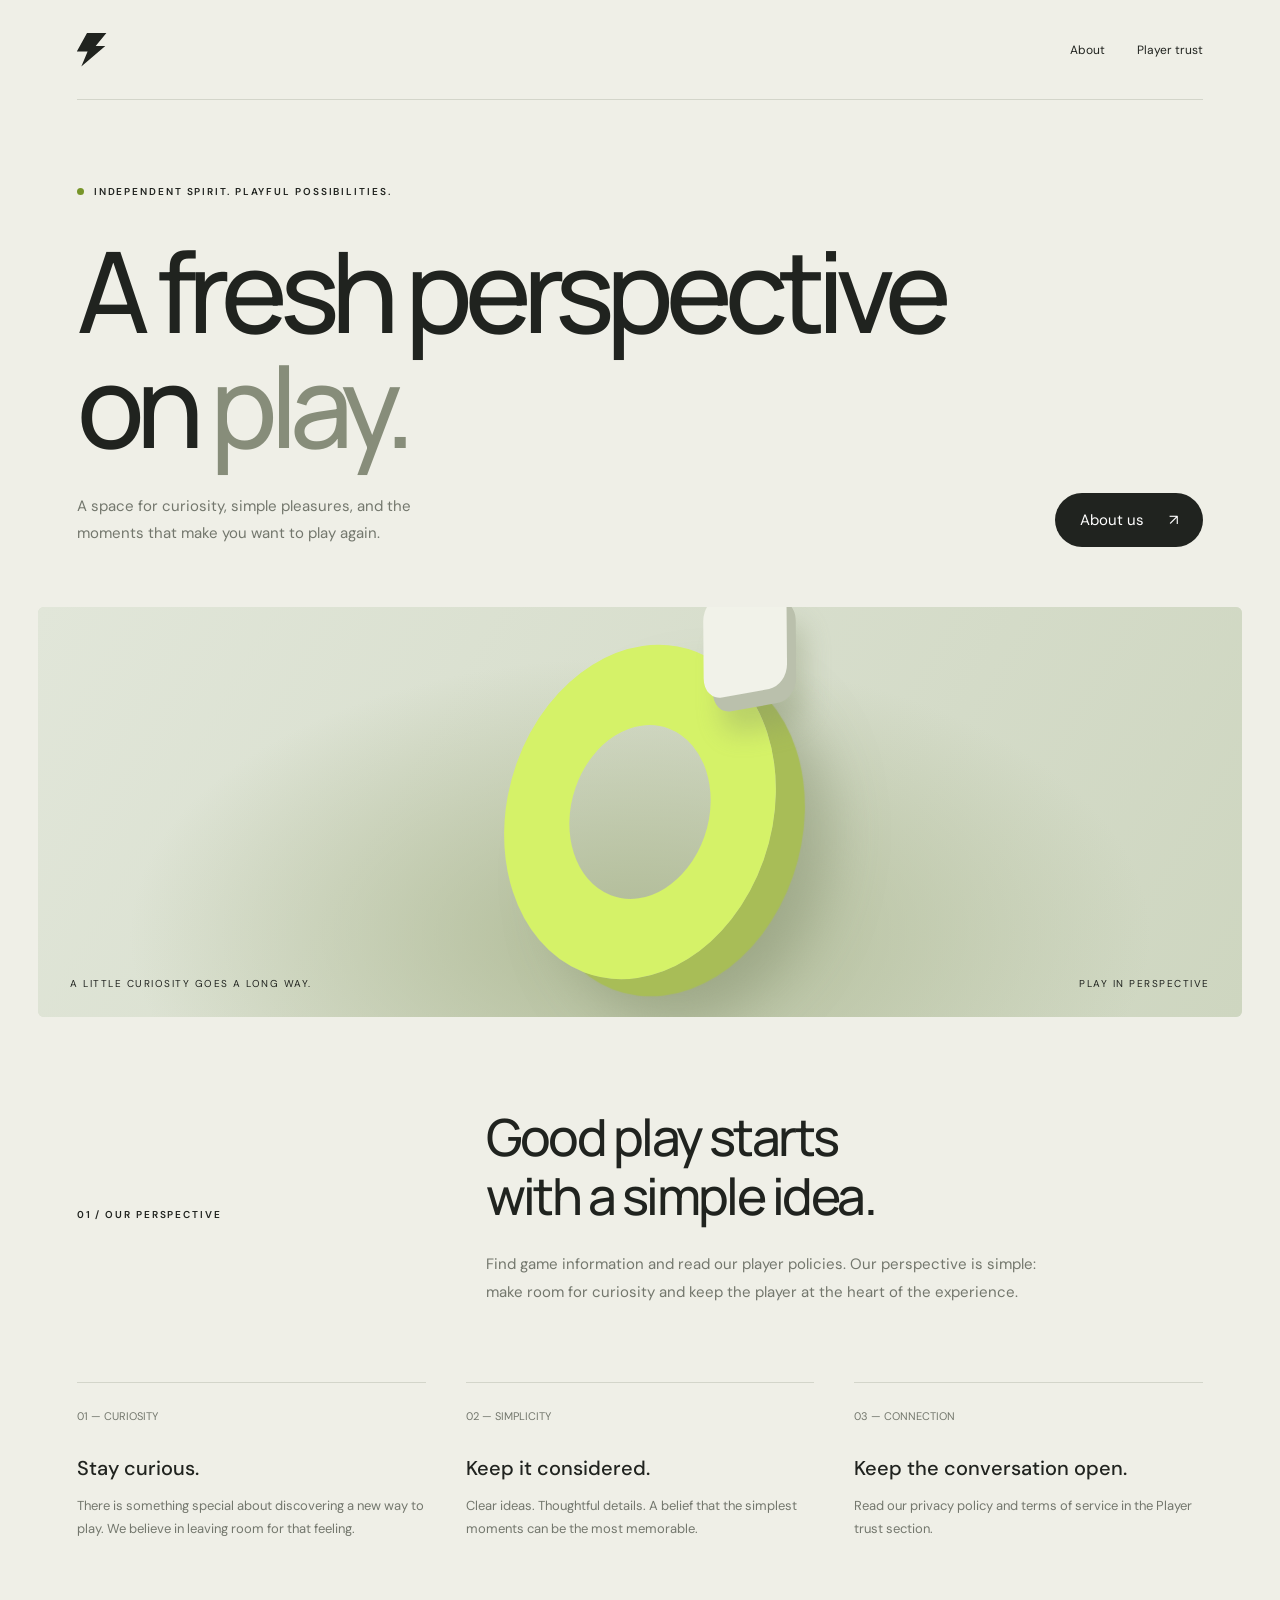
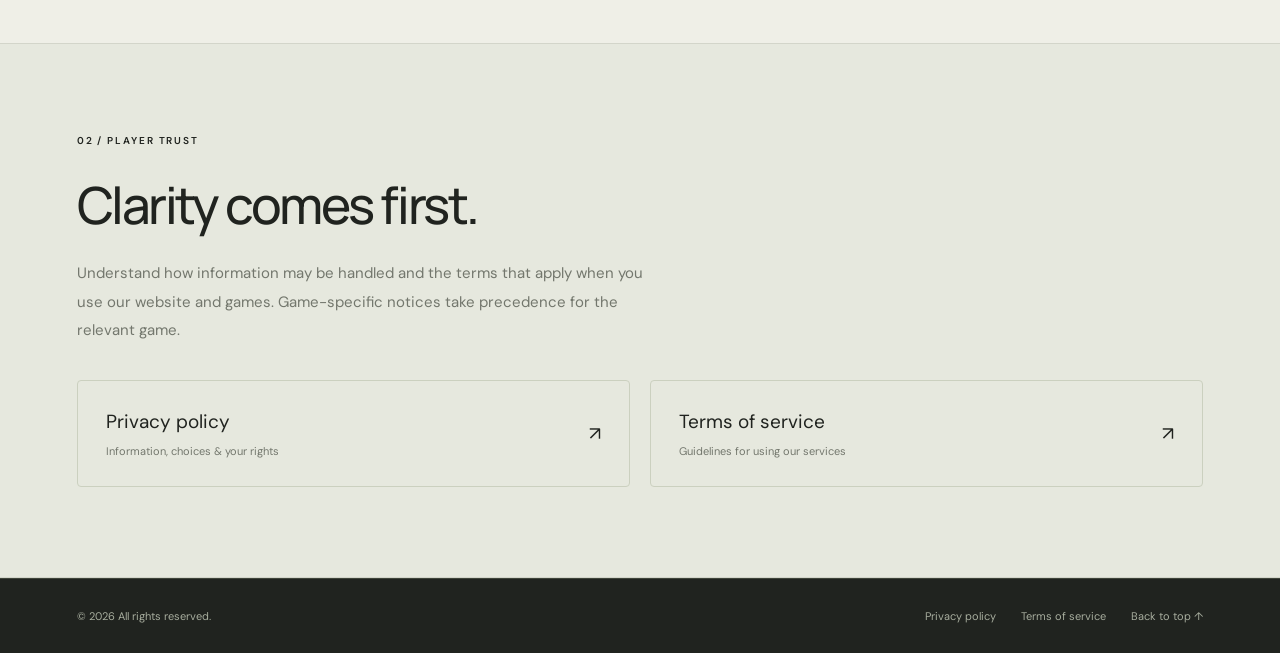
==== commit c7e764e9: "Remove contact email from homepage" ====
--- a/index.html
+++ b/index.html
@@ -9,12 +9,12 @@
 </style>
 </head>
 <body>
-<header><a class="brand" href="#" aria-label="Home"><span class="mark"></span></a><nav aria-label="Main navigation"><a href="#about">About</a><a href="#trust">Player trust</a><a class="pill" href="#contact">Get in touch <span>↗</span></a></nav></header>
+<header><a class="brand" href="#" aria-label="Home"><span class="mark"></span></a><nav aria-label="Main navigation"><a href="#about">About</a><a href="#trust">Player trust</a></nav></header>
 <main><section class="hero"><div class="eyebrow"><span class="dot"></span> Independent spirit. Playful possibilities.</div><h1>A fresh perspective<br>on <span>play.</span></h1><div class="hero-bottom"><p>A space for curiosity, simple pleasures, and the moments that make you want to play again.</p><a class="pill solid" href="#about">About us <span>↗</span></a></div></section>
 <div class="visual" role="img" aria-label="Sculptural lime green ring and floating ivory cube"><div class="orbit"></div><span class="visual-label">A LITTLE CURIOSITY GOES A LONG WAY.</span><span class="visual-label right">PLAY IN PERSPECTIVE</span></div>
-<section id="about" class="section"><div class="intro"><div class="eyebrow">01 / Our perspective</div><div><h2>Good play starts<br>with a simple idea.</h2><p class="copy">Find game information and get in touch for player support or business enquiries. Our perspective is simple: make room for curiosity and keep the player at the heart of the experience.</p></div></div><div class="values"><article class="value"><span class="num">01 — CURIOSITY</span><h3>Stay curious.</h3><p>There is something special about discovering a new way to play. We believe in leaving room for that feeling.</p></article><article class="value"><span class="num">02 — SIMPLICITY</span><h3>Keep it considered.</h3><p>Clear ideas. Thoughtful details. A belief that the simplest moments can be the most memorable.</p></article><article class="value"><span class="num">03 — CONNECTION</span><h3>Keep the conversation open.</h3><p>Questions about a game or your privacy? Reach our team directly through the contact address below.</p></article></div></section>
+<section id="about" class="section"><div class="intro"><div class="eyebrow">01 / Our perspective</div><div><h2>Good play starts<br>with a simple idea.</h2><p class="copy">Find game information and read our player policies. Our perspective is simple: make room for curiosity and keep the player at the heart of the experience.</p></div></div><div class="values"><article class="value"><span class="num">01 — CURIOSITY</span><h3>Stay curious.</h3><p>There is something special about discovering a new way to play. We believe in leaving room for that feeling.</p></article><article class="value"><span class="num">02 — SIMPLICITY</span><h3>Keep it considered.</h3><p>Clear ideas. Thoughtful details. A belief that the simplest moments can be the most memorable.</p></article><article class="value"><span class="num">03 — CONNECTION</span><h3>Keep the conversation open.</h3><p>Read our privacy policy and terms of service in the Player trust section.</p></article></div></section>
 <section id="trust" class="section policies"><div class="eyebrow">02 / Player trust</div><h2 style="margin-top:28px">Clarity comes first.</h2><p class="copy">Understand how information may be handled and the terms that apply when you use our website and games. Game-specific notices take precedence for the relevant game.</p><div class="policy-links"><a class="policy-link" href="privacy.html"> <span>Privacy policy<small>Information, choices & your rights</small></span><span>↗</span></a><a class="policy-link" href="terms.html"><span>Terms of service<small>Guidelines for using our services</small></span><span>↗</span></a></div></section>
-<section id="contact" class="contact"><div class="eyebrow">03 / Say hello</div><h2>Let's start a conversation.</h2><p style="color:#a7ad9e">Business enquiries, game support, or privacy requests.</p><a class="email" href="mailto:wenziheng666@outlook.com">wenziheng666@outlook.com ↗</a></section></main>
+</main>
 <footer><span>© <span id="year">2026</span> All rights reserved.</span><div><a href="privacy.html">Privacy policy</a><a href="terms.html">Terms of service</a><a href="#">Back to top ↑</a></div></footer>
 
 <script>if(location.hash==='#privacy')location.replace('privacy.html');if(location.hash==='#terms')location.replace('terms.html');document.getElementById('year').textContent=new Date().getFullYear();</script></body></html>
